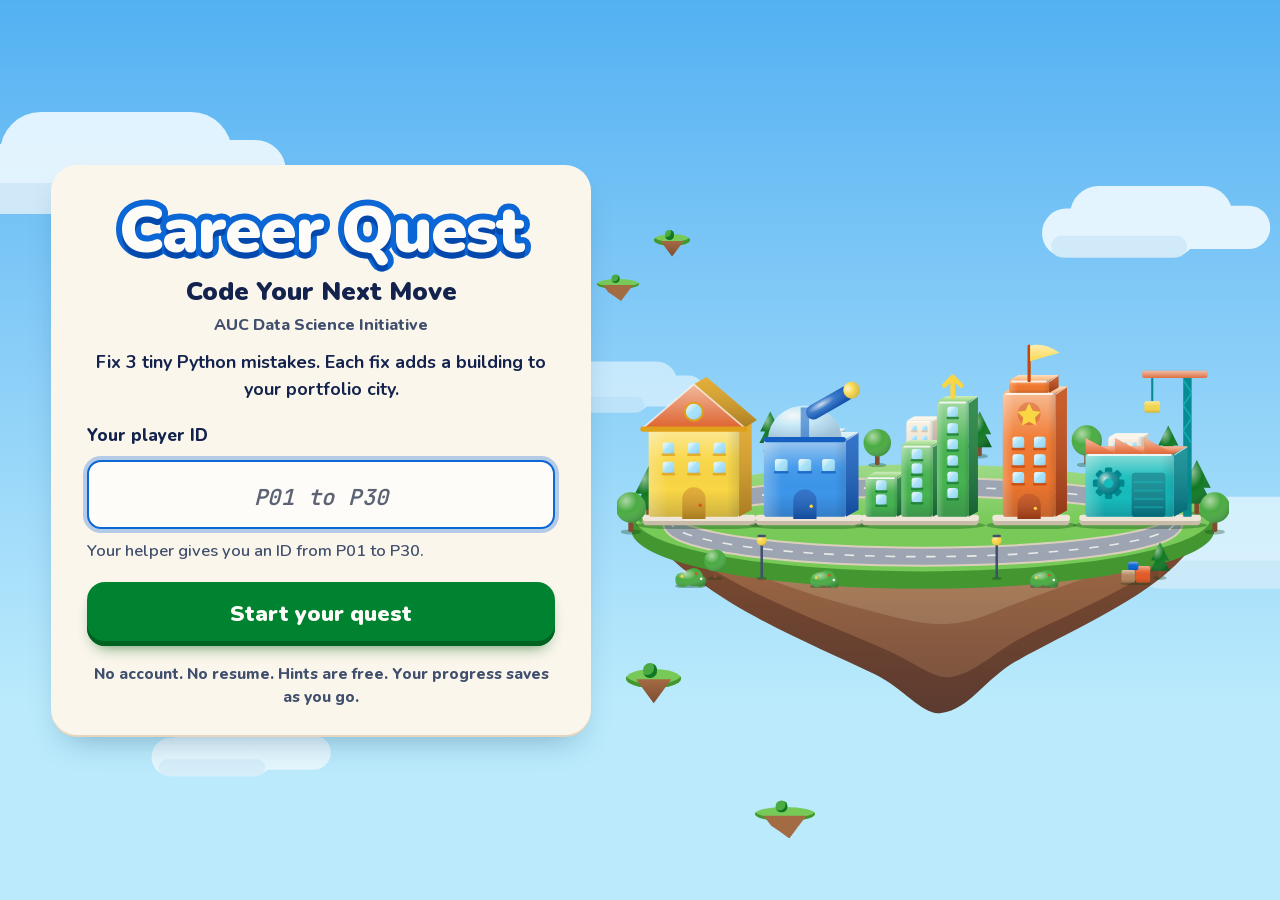
==== index.html @ 8466b266 "Career Quest" ====
<!doctype html>
<html lang="en">
<head>
<meta charset="utf-8">
<meta name="viewport" content="width=device-width, initial-scale=1">
<meta http-equiv="Content-Security-Policy" content="default-src 'self'; script-src 'self'; style-src 'self' 'unsafe-inline'; img-src 'self' data: blob:; font-src 'self' data:; connect-src 'self'; worker-src 'self'; frame-src 'self' blob:; object-src 'none'; base-uri 'none'; form-action 'none'">
<title>Career Quest: Code Your Next Move</title>
<meta name="robots" content="noindex, nofollow">
<meta name="description" content="A beginner Python game from the AUC Data Science Initiative: fix three tiny bugs, build your career portfolio.">
<link rel="icon" href="data:image/svg+xml,%3Csvg xmlns='http://www.w3.org/2000/svg' viewBox='0 0 32 32'%3E%3Crect x='4' y='10' width='9' height='18' rx='2' fill='%23f9d544'/%3E%3Crect x='15' y='4' width='9' height='24' rx='2' fill='%230b66d6'/%3E%3Crect x='2' y='27' width='28' height='3' rx='1.5' fill='%230a933b'/%3E%3C/svg%3E">
<link rel="stylesheet" href="css/game.css">
<script type="module" src="js/game.js"></script>
</head>
<body>
<svg class="defs" width="0" height="0" aria-hidden="true" focusable="false"><defs>
  <linearGradient id="g-sheen" x1="0" y1="0" x2="0" y2="1"><stop offset="0" stop-color="#fffdf6" stop-opacity=".5"/><stop offset=".36" stop-color="#fffdf6" stop-opacity=".06"/><stop offset=".7" stop-color="#0b1030" stop-opacity="0"/><stop offset="1" stop-color="#0b1030" stop-opacity=".18"/></linearGradient>
  <linearGradient id="g-sheen-x" x1="0" y1="0" x2="1" y2="0"><stop offset="0" stop-color="#fffdf6" stop-opacity=".26"/><stop offset=".22" stop-color="#fffdf6" stop-opacity="0"/><stop offset=".86" stop-color="#0b1030" stop-opacity="0"/><stop offset="1" stop-color="#0b1030" stop-opacity=".12"/></linearGradient>
  <linearGradient id="g-side" x1="0" y1="0" x2="0" y2="1"><stop offset="0" stop-color="#fffdf6" stop-opacity=".14"/><stop offset="1" stop-color="#0b1030" stop-opacity=".26"/></linearGradient>
  <linearGradient id="g-top" x1="0" y1="0" x2="0" y2="1"><stop offset="0" stop-color="#fffdf6" stop-opacity=".6"/><stop offset="1" stop-color="#fffdf6" stop-opacity=".08"/></linearGradient>
  <linearGradient id="g-glass" x1="0" y1="0" x2="1" y2="1"><stop offset="0" stop-color="#fffdf6" stop-opacity=".9"/><stop offset=".42" stop-color="#fffdf6" stop-opacity=".2"/><stop offset=".43" stop-color="#fffdf6" stop-opacity="0"/><stop offset="1" stop-color="#0b1030" stop-opacity=".16"/></linearGradient>
  <radialGradient id="g-dome" cx=".34" cy=".3" r=".75"><stop offset="0" stop-color="#fffdf6" stop-opacity=".8"/><stop offset=".4" stop-color="#fffdf6" stop-opacity=".16"/><stop offset="1" stop-color="#0b1030" stop-opacity=".16"/></radialGradient>
  <radialGradient id="g-ball" cx=".34" cy=".28" r=".8"><stop offset="0" stop-color="#fffdf6" stop-opacity=".55"/><stop offset=".45" stop-color="#fffdf6" stop-opacity="0"/><stop offset="1" stop-color="#0b1030" stop-opacity=".22"/></radialGradient>
  <linearGradient id="g-grass" x1="0" y1="0" x2="0" y2="1"><stop offset="0" stop-color="#fffdf6" stop-opacity=".3"/><stop offset=".55" stop-color="#fffdf6" stop-opacity="0"/></linearGradient>
  <linearGradient id="g-rock" x1="0" y1="0" x2="0" y2="1"><stop offset="0" stop-color="#0b1030" stop-opacity="0"/><stop offset="1" stop-color="#0b1030" stop-opacity=".3"/></linearGradient>
</defs></svg>
<div class="sky" aria-hidden="true">
  <span class="cloud c1"></span><span class="cloud c2"></span><span class="cloud c3"></span><span class="cloud c4"></span><span class="cloud c5"></span>
  <span class="islet i1"></span><span class="islet i2"></span><span class="islet i3"></span><span class="islet i4"></span><span class="islet i5"></span>
</div>

<header class="hud" id="hud" hidden>
  <span class="brand">Career Quest</span>
  <span class="hud-player" id="hud-player"></span>
  <span class="hud-score" id="hud-score"><span id="hud-points">0</span> / 25 <span class="hud-unit">Python points</span></span>
  <ol class="path" id="hud-path" aria-label="Levels"></ol>
  <button class="btn-small btn-draft" id="btn-draft" type="button">Download draft</button>
</header>

<main>
  <section class="screen screen-title" id="screen-title">
    <div class="title-card panel">
      <h1 class="logo">Career Quest</h1>
      <p class="logo-sub">Code Your Next Move</p>
      <p class="logo-org">AUC Data Science Initiative</p>
      <p class="premise">Fix 3 tiny Python mistakes. Each fix adds a building to your portfolio city.</p>
      <div class="title-continue" id="title-continue" hidden>
        <button class="btn btn-go btn-big" id="title-continue-btn" type="button">Continue</button>
        <button class="btn-text" id="title-new" type="button">Start fresh</button>
      </div>
      <div class="title-form" role="group" aria-labelledby="player-id-lbl">
        <label class="label" id="player-id-lbl" for="player-id">Your player ID</label>
        <input id="player-id" class="id-input" maxlength="4" autocomplete="off" autocapitalize="characters" spellcheck="false" placeholder="P01 to P30" aria-describedby="player-id-help player-id-err">
        <span class="help" id="player-id-help">Your helper gives you an ID from P01 to P30.</span>
        <span class="err" id="player-id-err" role="alert" hidden></span>
        <button class="btn btn-go btn-big" id="start-btn" type="button">Start your quest</button>
      </div>
      <p class="fine" id="save-claim">No account. No resume. Hints are free. Your progress saves as you go.</p>
      <p class="fine fine-ok" id="offline-note" hidden>This laptop has a copy of the game, so it keeps working if the Wi-Fi drops.</p>
    </div>
    <div class="title-hero" aria-hidden="true"><div class="scene scene-hero" id="hero-scene"></div></div>
  </section>

  <section class="screen screen-game" id="screen-game" hidden>
    <div class="panel left" id="left"></div>
    <div class="right">
      <div class="port-head"><h2 id="p-name"></h2><p id="p-role"></p></div>
      <div class="scene" id="scene"></div>
      <div class="detail panel" id="detail" tabindex="0" role="region" aria-labelledby="detail-h"></div>
      <p class="data-badge" id="data-badge"></p>
    </div>
  </section>
</main>

<div class="tab-note" id="tab-note" role="alert" hidden>
  <p>Career Quest is open in another tab. Playing in two tabs can mix up your progress.</p>
  <button class="btn-small" id="tab-here" type="button">Play in this tab</button>
</div>
<div class="save-note" id="save-note" role="alert" hidden>
  <p>This browser isn't saving your progress. Keep this tab open, and use Download draft in the top bar before you close it.</p>
  <button class="btn-small" id="save-note-ok" type="button">Got it</button>
</div>
<div class="sr-only" id="announcer" aria-live="polite"></div>
<div class="toasts" id="toasts" role="status" aria-live="polite"></div>
</body>
</html>
---- css/game.css ----
/* Career Quest: Skyline Builder (Option A). Tokens per DESIGN.md. */
@font-face{font-family:'Nunito';font-style:normal;font-weight:600 900;font-display:swap;src:url(../vendor/fonts/nunito-latin.woff2) format('woff2');unicode-range:U+0000-00FF,U+0131,U+0152-0153,U+02BB-02BC,U+02C6,U+02DA,U+02DC,U+0304,U+0308,U+0329,U+2000-206F,U+20AC,U+2122,U+2191,U+2193,U+2212,U+2215,U+FEFF,U+FFFD;}
@font-face{font-family:'JetBrains Mono';font-style:normal;font-weight:500 700;font-display:swap;src:url(../vendor/fonts/jetbrains-mono-latin.woff2) format('woff2');unicode-range:U+0000-00FF,U+0131,U+0152-0153,U+02BB-02BC,U+02C6,U+02DA,U+02DC,U+0304,U+0308,U+0329,U+2000-206F,U+20AC,U+2122,U+2191,U+2193,U+2212,U+2215,U+FEFF,U+FFFD;}

:root {
  --sky-top: oklch(0.73 0.13 242);
  --sky-bot: oklch(0.91 0.055 222);
  --cream: oklch(0.975 0.014 85);
  --cream-2: oklch(0.948 0.024 85);
  --paper: oklch(0.992 0.006 85);
  --edge: oklch(0.88 0.035 80);
  --edge-strong: oklch(0.6 0.05 75);
  --ink: oklch(0.27 0.08 265);
  --ink-2: oklch(0.43 0.055 265);
  --c-blue: oklch(0.53 0.19 258);
  --c-blue-d: oklch(0.43 0.17 260);
  --c-green: oklch(0.58 0.165 148);
  --c-green-d: oklch(0.47 0.14 148);
  --c-orange: oklch(0.64 0.18 40);
  --c-orange-d: oklch(0.53 0.165 38);
  --c-yellow: oklch(0.88 0.16 95);
  --c-yellow-d: oklch(0.76 0.15 82);
  --c-teal: oklch(0.66 0.12 195);
  --c-teal-d: oklch(0.54 0.11 198);
  --btn-go: oklch(0.53 0.155 148); --btn-go-d: oklch(0.43 0.13 148);
  --btn-clue: oklch(0.57 0.175 40); --btn-clue-d: oklch(0.47 0.155 38);
  --grass: oklch(0.76 0.17 138);
  --grass-d: oklch(0.6 0.16 140);
  --grass-l: oklch(0.83 0.15 132);
  --dirt: oklch(0.58 0.09 55);
  --dirt-d: oklch(0.47 0.08 50);
  --dirt-l: oklch(0.66 0.08 62);
  --tree: oklch(0.66 0.17 142);
  --tree-d: oklch(0.5 0.15 145);
  --win: oklch(0.88 0.07 225);
  --plinth-c: oklch(0.93 0.02 85); --plinth-dc: oklch(0.8 0.03 80);
  --road: oklch(0.72 0.02 260); --road-edge: oklch(0.86 0.03 85);
  --st-b: oklch(0.82 0.018 255); --st-s: oklch(0.68 0.025 255); --st-r: oklch(0.74 0.022 255); --st-w: oklch(0.9 0.012 250);
  --sum-b: oklch(0.88 0.16 95); --sum-s: oklch(0.75 0.15 80); --sum-r: oklch(0.62 0.18 40); --sum-f: oklch(0.62 0.18 40);
  --exp-b: oklch(0.66 0.15 250); --exp-s: oklch(0.5 0.17 258); --exp-r: oklch(0.9 0.05 230); --exp-f: oklch(0.88 0.16 95);
  --cha-b: oklch(0.68 0.17 145); --cha-s: oklch(0.52 0.14 148); --cha-r: oklch(0.8 0.15 138); --cha-f: oklch(0.88 0.16 95);
  --str-b: oklch(0.7 0.17 48); --str-s: oklch(0.56 0.17 40); --str-r: oklch(0.82 0.12 62); --str-f: oklch(0.88 0.16 95);
  --blt-b: oklch(0.72 0.12 195); --blt-s: oklch(0.56 0.11 200); --blt-r: oklch(0.64 0.18 40); --blt-f: oklch(0.88 0.16 95);
  --ok: oklch(0.95 0.05 150); --ok-line: oklch(0.72 0.12 150);
  --warn: oklch(0.955 0.04 55); --warn-line: oklch(0.76 0.12 50);
  --err: oklch(0.955 0.035 30); --err-line: oklch(0.72 0.12 30);
  --wait: oklch(0.95 0.035 240); --wait-line: oklch(0.76 0.09 245);
  --gloss-open: oklch(0.99 0.012 90 / 0.38);
  --gloss-stone: oklch(0.99 0.01 250 / 0.3);
  --shadow-c: oklch(0.32 0.09 145 / 0.32);
  --ease: cubic-bezier(0.23, 1, 0.32, 1);
  --shadow: 0 2px 0 var(--edge), 0 16px 32px -14px oklch(0.35 0.09 250 / 0.38);
  --hud-h: 60px;
  --scene-h: clamp(200px, 41vh, 380px);
  font-family: "Nunito", ui-rounded, system-ui, sans-serif;
  color: var(--ink);
}
@supports not (color: oklch(0 0 0)) { :root { --sky-top:#53b1f2;--sky-bot:#baeafc;--cream:#fbf6ec;--cream-2:#f5eddc;--paper:#fefcf8;--edge:#e4d5be;--edge-strong:#927c5f;--ink:#13234d;--ink-2:#414f6e;--c-blue:#0b66d6;--c-blue-d:#0548ab;--c-green:#0a933b;--c-green-d:#006f27;--c-orange:#e25c26;--c-orange-d:#b73d10;--c-yellow:#f9d544;--c-yellow-d:#e0a61e;--c-teal:#00a8a9;--c-teal-d:#008186;--btn-go:#008331;--btn-go-d:#006220;--btn-clue:#c84709;--btn-clue-d:#9e2e00;--grass:#77ca58;--grass-d:#449630;--grass-l:#a2db71;--dirt:#a36b44;--dirt-d:#7f4d30;--dirt-l:#b6875e;--tree:#4aab42;--tree-d:#107823;--win:#a6e2fb;--plinth-c:#eee7d9;--plinth-dc:#c8bca9;--road:#9da5b1;--road-edge:#dad0bb;--st-b:#bdc5d0;--st-s:#8e99a8;--st-r:#a2acb9;--st-w:#d8dfe6;--sum-b:#f9d544;--sum-s:#dfa11a;--sum-r:#db551d;--sum-f:#db551d;--exp-b:#3e96ea;--exp-s:#145ec1;--exp-r:#bde5f9;--exp-f:#f9d544;--cha-b:#46b250;--cha-s:#187e36;--cha-r:#8cd472;--cha-f:#f9d544;--str-b:#f0772d;--str-s:#c2460d;--str-r:#fcb26f;--str-f:#f9d544;--blt-b:#16bbbc;--blt-s:#00878e;--blt-r:#e25c26;--blt-f:#f9d544;--ok:#d8f9dd;--ok-line:#69ba7c;--warn:#ffead7;--warn-line:#ee9a69;--err:#ffe8e2;--err-line:#e68677;--wait:#daf2ff;--wait-line:#80b7e7;--gloss-open:rgba(255,252,243,0.38);--gloss-stone:rgba(247,252,255,0.3);--shadow-c:rgba(11,62,18,0.32); } }
*, *::before, *::after { box-sizing: border-box; }
body { overflow-x: clip; }
[hidden] { display: none !important; }
html { background: var(--sky-bot); }
body {
  margin: 0; display: flow-root; min-height: 100vh; min-height: 100dvh; font-size: 17px; line-height: 1.5; font-weight: 600;
  background: linear-gradient(180deg, var(--sky-top) 0%, var(--sky-bot) 78%);
  -webkit-font-smoothing: antialiased;
}
button, input, textarea { font: inherit; color: inherit; }
.defs { position: absolute; width: 0; height: 0; overflow: hidden; }
.sr-only { position: absolute; width: 1px; height: 1px; padding: 0; margin: -1px; overflow: hidden; clip: rect(0 0 0 0); white-space: nowrap; border: 0; }
:focus-visible { outline: 3px solid var(--c-blue); outline-offset: 3px; }
[tabindex="-1"]:focus { outline: none; }
code, pre { font-variant-ligatures: none; font-feature-settings: "liga" 0, "calt" 0; }

/* ---------- sky ---------- */
.sky { position: fixed; inset: 0; pointer-events: none; overflow: hidden; }
.cloud { position: absolute; width: 220px; height: 70px; border-radius: 999px; background: oklch(0.99 0.008 230);
  box-shadow: 46px -26px 0 6px oklch(0.99 0.008 230), 110px -8px 0 -4px oklch(0.99 0.008 230); opacity: 0.85; }
.cloud::before { content: ""; position: absolute; inset: 55% 6% 0; border-radius: 999px; background: oklch(0.93 0.025 235); opacity: 0.7; }
.c1 { top: 16%; left: -40px; } .c5 { top: 40%; left: 38%; transform: scale(0.5); opacity: 0.55; } .c2 { top: 22%; right: 4%; transform: scale(0.7); }
.c3 { bottom: 12%; left: 8%; transform: scale(0.55); opacity: 0.7; } .c4 { top: 58%; right: -60px; transform: scale(0.9); opacity: 0.6; }
.islet { position: absolute; width: 120px; height: 28px; border-radius: 50%; background: var(--grass); box-shadow: inset 0 -6px 0 var(--grass-d); }
.islet::before { content: ""; position: absolute; left: 34%; bottom: 60%; width: 24px; height: 24px; border-radius: 50%; background: var(--tree); box-shadow: inset -4px -4px 0 var(--tree-d); }
.islet::after { content: ""; position: absolute; left: 14%; right: 14%; top: 60%; height: 46px; background: var(--dirt);
  clip-path: polygon(0 0, 100% 0, 78% 55%, 60% 100%, 38% 70%, 18% 45%); }
.i1 { top: 30%; left: 3%; transform: scale(0.6); } .i2 { top: 72%; left: 6%; transform: scale(0.45); } .i3 { bottom: 30%; right: 2%; transform: scale(0.7); }
@media (max-width: 1280px) { body[data-screen="title"] .i3 { display: none; } }
.i4 { top: 30%; right: 47%; transform: scale(0.35); }
body[data-screen="game"] .islet { display: none; } .i5 { bottom: 8%; right: 34%; transform: scale(0.5); }

/* ---------- HUD ---------- */
.hud { position: relative; z-index: 5; margin: 12px 18px 0; min-height: var(--hud-h); display: flex; flex-wrap: wrap; align-items: center; gap: 6px 22px; padding: 6px 10px 6px 22px;
  border-radius: 20px; background: var(--c-blue); color: var(--paper); box-shadow: inset 0 -5px 0 var(--c-blue-d), 0 10px 22px -12px oklch(0.3 0.12 260 / 0.6); }
.hud :focus-visible { outline-color: var(--paper); }
.brand { font-size: 26px; font-weight: 900; letter-spacing: -0.01em; }
.hud-player, .hud-score { font-size: 20px; font-weight: 900; font-variant-numeric: tabular-nums; }
.hud-score { display: inline-block; transform-origin: center; }
.hud-unit { font-size: 15px; font-weight: 800; opacity: 0.92; }
.path { list-style: none; display: flex; margin: 0 0 0 auto; padding: 0; }
.path li { display: flex; align-items: center; gap: 6px; height: 42px; padding: 0 22px 0 28px; margin-left: -8px; font-size: 18px; font-weight: 900;
  background: var(--cream); color: var(--ink); clip-path: polygon(0 0, calc(100% - 14px) 0, 100% 50%, calc(100% - 14px) 100%, 0 100%, 14px 50%); }
.path li:first-child { clip-path: polygon(0 0, calc(100% - 14px) 0, 100% 50%, calc(100% - 14px) 100%, 0 100%); border-radius: 12px 0 0 12px; padding-left: 18px; margin-left: 0; }
.path li[data-s="current"] { background: var(--c-yellow); text-decoration: underline; text-decoration-thickness: 3px; text-underline-offset: 5px; }
.path li[data-s="done"] { background: var(--c-yellow); color: oklch(0.4 0.12 148); }
.path li svg { width: 17px; height: 17px; flex: none; }
.path li[data-s="helped"] { background: var(--cream-2); color: var(--ink-2); }
.path-tag { padding: 0 6px; border-radius: 6px; background: var(--edge); font-size: 13px; font-weight: 900; letter-spacing: 0.04em; text-transform: uppercase; }
.btn-draft { margin-left: 4px; }

/* ---------- panels + type ---------- */
.panel { background: var(--cream); border-radius: 26px; box-shadow: var(--shadow); }
.eyebrow { margin: 0; font-size: 14px; font-weight: 900; letter-spacing: 0.08em; text-transform: uppercase; color: var(--c-blue); }
.h1 { margin: 4px 0 16px; font-size: 30px; line-height: 1.15; font-weight: 900; letter-spacing: -0.01em; }
.h1-big { font-size: 38px; }
.h3 { display: block; margin: 0 0 6px; font-size: 19px; font-weight: 900; }
.lead { margin: 0 0 12px; font-size: 18px; }
.intro { margin: -6px 0 14px; font-size: 17px; color: var(--ink-2); }
.help { display: block; margin: 6px 0 0; font-size: 16.5px; color: var(--ink-2); font-weight: 600; }
.err { display: block; margin-top: 6px; color: var(--c-orange-d); font-weight: 800; font-size: 16px; }
.label { display: block; margin: 0 0 8px; font-size: 17px; font-weight: 800; }
.opt { font-weight: 700; color: var(--ink-2); font-size: 14px; margin-left: 6px; }
.field { margin: 18px 0 0; }
.actions { display: flex; flex-wrap: wrap; align-items: center; gap: 12px; margin-top: 18px; }
.hint code, .learn code, .help code { white-space: nowrap; font: 600 0.92em/1.4 "JetBrains Mono", ui-monospace, monospace; font-variant-ligatures: none; font-feature-settings: "liga" 0, "calt" 0;
  padding: 1px 5px; border-radius: 6px; background: oklch(0.93 0.04 95); }

/* ---------- controls ---------- */
.btn { display: inline-flex; align-items: center; justify-content: center; gap: 10px; min-height: 56px; padding: 0 26px; border: 0; border-radius: 18px;
  font-size: 20px; font-weight: 900; cursor: pointer; color: var(--paper);
  transition: transform 140ms var(--ease), box-shadow 140ms var(--ease), opacity 140ms; }
.btn svg { width: 20px; height: 20px; flex: none; }
.btn-go { background: var(--btn-go); box-shadow: inset 0 -5px 0 var(--btn-go-d), 0 8px 16px -8px oklch(0.4 0.14 148 / 0.7); }
.btn-clue { background: var(--btn-clue); box-shadow: inset 0 -5px 0 var(--btn-clue-d), 0 8px 16px -8px oklch(0.45 0.15 38 / 0.7); }
.btn-ghost { background: var(--paper); color: var(--ink); box-shadow: inset 0 0 0 2px var(--edge-strong), inset 0 -4px 0 var(--edge); }
.btn:active:not(:disabled) { transform: translateY(2px) scale(0.98); box-shadow: inset 0 -2px 0 oklch(0.3 0.05 260 / 0.2); }
.btn:disabled, .btn-small:disabled, .btn-text:disabled { opacity: 0.55; cursor: not-allowed; }
.btn-go:focus-visible, .btn-clue:focus-visible { outline-color: var(--ink); }
.btn-big { min-height: 64px; font-size: 22px; width: 100%; }
.btn-run.is-running span { opacity: 0.85; }
@media (hover: hover) and (pointer: fine) {
  .btn:hover:not(:disabled) { transform: translateY(-1px); }
  .chip:hover:not([aria-pressed="true"]):not([aria-checked="true"]) { background: var(--paper); }
  .screen-game .bldg:hover .b-art svg { transform: translateY(-3px); }
}
.btn-text { background: none; border: 0; padding: 6px 4px; color: var(--ink-2); font-weight: 800; text-decoration: underline; text-underline-offset: 3px; cursor: pointer; }
@media (hover: hover) {
  .btn-small:hover { background: var(--cream-2); }
  .btn-text:hover { color: var(--ink); text-decoration-thickness: 2px; }
}
.btn-small { min-height: 44px; padding: 0 16px; border: 0; border-radius: 12px; background: var(--paper); color: var(--ink); font-weight: 900; font-size: 15.5px; cursor: pointer;
  box-shadow: inset 0 0 0 2px var(--edge-strong), inset 0 -3px 0 var(--edge); transition: transform 140ms var(--ease); }
.btn-small:active { transform: translateY(1px) scale(0.98); }
.clues-done { font-weight: 800; color: var(--ink-2); padding: 0 6px; }
.actions:has(#help-unlock) .clues-done { display: none; }
.btn-help { padding: 0 14px; background: var(--wait); box-shadow: inset 0 0 0 2px var(--c-blue-d), 0 3px 0 var(--c-blue-d); }
.save-note .btn-small { white-space: nowrap; flex: none; }

input:not([type="radio"]), textarea { width: 100%; padding: 12px 14px; border: 2px solid var(--edge-strong); border-radius: 14px; background: var(--paper); font-size: 17px; font-weight: 700;
  transition: border-color 150ms, box-shadow 150ms; }
textarea { resize: vertical; line-height: 1.5; }
input:not([type="radio"]):focus-visible, textarea:focus-visible { outline: none; border-color: var(--c-blue); box-shadow: 0 0 0 4px oklch(0.53 0.19 258 / 0.3); }
input[aria-invalid="true"], textarea[aria-invalid="true"] { border-color: var(--c-orange-d); }
::placeholder { color: oklch(0.5 0.03 265); font-style: italic; font-weight: 600; opacity: 1; }

.chips { display: flex; flex-wrap: wrap; gap: 8px; margin: 0; }
.chip { min-height: 40px; padding: 0 14px; border: 2px solid var(--edge-strong); border-radius: 999px; background: var(--cream-2); font-size: 15.5px; font-weight: 800; cursor: pointer;
  transition: background-color 150ms, border-color 150ms, color 150ms, transform 140ms var(--ease); }
.chip:active { transform: scale(0.97); }
.chip[aria-pressed="true"], .chip[aria-checked="true"] { background: var(--c-teal-d); border-color: var(--c-teal-d); color: var(--paper); }
.chip-static { display: inline-flex; align-items: center; min-height: 32px; cursor: default; background: var(--paper); border-color: var(--edge); }
.chip-small { min-height: 36px; font-size: 14.5px; }
.add-skill { display: flex; gap: 8px; margin-top: 10px; max-width: 360px; }
.add-skill input { padding: 8px 12px; }

/* career picker */
.careers { display: grid; grid-template-columns: repeat(3, 1fr); gap: 12px; border: 0; padding: 0; margin: 0; }
.career { position: relative; display: flex; flex-direction: column; gap: 4px; padding: 16px 14px 14px; border-radius: 20px; background: var(--paper); cursor: pointer;
  box-shadow: inset 0 0 0 2px var(--edge-strong), inset 0 -4px 0 var(--edge); transition: transform 140ms var(--ease), box-shadow 150ms, background-color 150ms; }
.career input { position: absolute; opacity: 0; pointer-events: none; }
.career:has(input:focus-visible) { outline: 3px solid var(--c-blue); outline-offset: 3px; }
.career.is-on { background: var(--c-yellow); box-shadow: inset 0 0 0 3px var(--ink), inset 0 -5px 0 var(--ink); }
.career.is-on::after { content: ""; position: absolute; top: 12px; right: 12px; width: 26px; height: 26px; border-radius: 50%;
  background: var(--ink) url("data:image/svg+xml,%3Csvg xmlns='http://www.w3.org/2000/svg' viewBox='0 0 20 20'%3E%3Cpath d='M4.5 10.5l3.6 3.6 7.4-8' fill='none' stroke='%23fefcf8' stroke-width='3' stroke-linecap='round' stroke-linejoin='round'/%3E%3C/svg%3E") center / 18px no-repeat; }
.career:active { transform: scale(0.98); }
.careers:disabled .career { cursor: not-allowed; }
.careers:disabled .career:not(.is-on) { opacity: 0.55; }
.c-name { font-size: 19px; font-weight: 900; line-height: 1.15; }
.c-blurb { font-size: 15px; color: var(--ink-2); line-height: 1.35; }
.c-icon { width: 44px; height: 40px; margin-bottom: 4px; }
.c-icon svg { width: 100%; height: 100%; display: block; }

/* ---------- title ---------- */
.screen-title { min-height: 100vh; min-height: 100dvh; display: grid; grid-template-columns: minmax(0, 540px) minmax(0, 1fr); align-items: center; gap: 2vw; padding: 24px 4vw; position: relative; }
.title-card { width: 100%; padding: 34px 36px 26px; text-align: center; position: relative; z-index: 1; }
.logo { margin: 0; font-size: 66px; line-height: 0.95; font-weight: 900; letter-spacing: -0.02em; color: var(--paper);
  -webkit-text-stroke: 12px var(--c-blue); paint-order: stroke fill; text-shadow: 0 6px 0 var(--c-blue-d); }
.logo-sub { margin: 10px 0 0; font-size: 26px; font-weight: 900; color: var(--ink); }
.logo-org { margin: 2px 0 12px; font-size: 16px; font-weight: 800; color: var(--ink-2); }
.premise { margin: 0 0 20px; font-size: 18px; font-weight: 700; color: var(--ink); }
.title-form { text-align: left; display: grid; gap: 4px; }
.id-input { font-family: "JetBrains Mono", ui-monospace, monospace; font-size: 30px !important; text-align: center; letter-spacing: 0.06em; padding: 10px !important; }
.id-input::placeholder { font-size: 22px; letter-spacing: 0.02em; }
.title-form .btn { margin-top: 14px; }
.title-continue { display: grid; justify-items: center; gap: 6px; margin: 0 0 18px; }
.title-continue:not([hidden]) + .title-form { padding-top: 14px; border-top: 2px dashed var(--edge); }
.fine { margin: 16px 0 0; font-size: 15.5px; font-weight: 800; color: var(--ink-2); }
.fine-ok { margin-top: 6px; color: oklch(0.42 0.12 148); }
.title-hero { position: relative; height: min(66vh, 540px); }
.scene-hero { --scene-h: min(66vh, 540px); --isle-h: 44%; height: 100%; overflow: visible; animation: bob 7s ease-in-out 4; }
.scene-hero .bldg { cursor: default; max-width: none; }
.scene-hero .island { left: 5%; right: 5%; }
.scene-hero .b-art { height: calc(var(--scene-h) * 0.44); height: 46cqh; }
@keyframes bob { 0%, 100% { transform: translateY(0); } 50% { transform: translateY(-8px); } }

/* ---------- game layout ---------- */
.screen-game { display: grid; grid-template-columns: minmax(440px, 1fr) minmax(0, 1fr); gap: 18px; padding: 16px 18px 18px; position: relative; z-index: 1;
  height: calc(100vh - var(--hud-real, var(--hud-h)) - 12px); height: calc(100dvh - var(--hud-real, var(--hud-h)) - 12px); }
.screen-game > * { min-width: 0; }
.screen-game[data-phase="showcase"] { grid-template-columns: minmax(400px, 0.8fr) minmax(0, 1.2fr); }
.left { --pad-x: 28px; --pad-t: 24px; --pad-b: 22px; padding: var(--pad-t) var(--pad-x) var(--pad-b); overflow-x: hidden; overflow-y: auto; overscroll-behavior: contain; }
.right { position: relative; display: grid; grid-template-rows: auto minmax(200px, 1fr) clamp(110px, 24%, 200px) auto; gap: 8px; min-height: 0; }
.port-head { text-align: center; padding-top: 2px; }
.port-head h2 { margin: 0; font-size: 30px; font-weight: 900; line-height: 1.1; color: var(--ink); text-shadow: 0 2px 0 oklch(0.97 0.02 230 / 0.7); overflow-wrap: anywhere; }
.port-head p { margin: 2px 0 0; font-size: 18px; font-weight: 800; color: var(--ink); }

/* code */
.code-panel { position: relative; border-radius: 18px; background: oklch(0.985 0.01 250); box-shadow: inset 0 0 0 2px oklch(0.85 0.04 250); overflow: hidden; }
.code-head { display: flex; flex-wrap: wrap; gap: 4px 12px; justify-content: space-between; padding: 8px 14px; font: 600 13.5px/1.4 "JetBrains Mono", ui-monospace, monospace; color: var(--ink-2); background: oklch(0.95 0.02 250); }
.head-r { display: inline-flex; align-items: center; gap: 10px; }
/* Sits in the code header's corner, but comes after the code in the tab order. */
.btn-reset { position: absolute; top: 4px; right: 10px; min-height: 28px; padding: 2px 4px; font: 800 14px/1.2 "Nunito", sans-serif; color: var(--ink-2); }
.head-r { padding-right: 92px; }
.code:focus-visible { outline: 3px solid var(--c-blue); outline-offset: -3px; }
.py-status[data-s="ready"] { color: oklch(0.42 0.12 148); font-weight: 700; }
.py-status[data-s="failed"] { color: var(--c-orange-d); font-weight: 700; }
.fix-tip { font: 900 14px/1.4 "Nunito", sans-serif; color: var(--c-orange-d); }
.code { padding: 10px 14px 12px; font: 500 15px/1.9 "JetBrains Mono", ui-monospace, monospace; font-variant-ligatures: none; font-feature-settings: "liga" 0, "calt" 0; overflow-x: auto; }
.code-static { margin: 6px 0 0; padding: 12px 16px; border-radius: 14px; background: oklch(0.985 0.01 250); box-shadow: inset 0 0 0 2px oklch(0.85 0.04 250); white-space: pre-wrap; overflow-wrap: anywhere;
  font: 500 15px/1.7 "JetBrains Mono", ui-monospace, monospace; font-variant-ligatures: none; font-feature-settings: "liga" 0, "calt" 0; }
.ln { display: flex; align-items: center; min-height: 32px; white-space: pre; }
.ln-n { flex: none; width: 2.2ch; margin-right: 1ch; color: oklch(0.5 0.03 260); text-align: right; user-select: none; }
.ln-edit { position: relative; width: max-content; min-width: 100%; margin: 2px -6px; padding: 2px 6px; border-radius: 10px; background: var(--c-yellow); box-shadow: inset 0 0 0 2px oklch(0.52 0.12 70); }
.ln-edit:focus-within { outline: 3px solid var(--c-blue); outline-offset: 2px; }
.ln-edit .ln-n { color: oklch(0.38 0.05 260); }
.ln-edit.is-solved { background: var(--ok); box-shadow: inset 0 0 0 2px var(--ok-line); }
.indent { flex: none; width: calc(var(--i) * 1ch); }
.ln-edit .edit { flex: none; min-width: 12ch; padding: 0; border: 0; border-radius: 0; background: transparent; box-shadow: none;
  font: 700 15px/1.9 "JetBrains Mono", ui-monospace, monospace; font-variant-ligatures: none; font-feature-settings: "liga" 0, "calt" 0; color: var(--ink); caret-color: var(--c-blue); }
.ln-edit .edit:focus-visible { outline: none; box-shadow: none; }
.t-str { color: oklch(0.48 0.15 30); } .t-kw { color: oklch(0.45 0.18 290); font-weight: 700; } .t-num { color: oklch(0.48 0.14 150); } .t-com { color: oklch(0.49 0.035 260); font-style: italic; }
.output { padding: 10px 14px 12px; border-top: 2px dashed oklch(0.85 0.04 250); }
.output pre { margin: 4px 0 0; font: 500 14.5px/1.6 "JetBrains Mono", ui-monospace, monospace; font-variant-ligatures: none; font-feature-settings: "liga" 0, "calt" 0; white-space: pre-wrap; overflow-wrap: anywhere; color: var(--ink); }
.out-lbl { font: 900 14px/1 "Nunito", sans-serif; letter-spacing: 0.06em; text-transform: uppercase; color: var(--ink-2); }

/* feedback + hints */
.feedback:empty { display: none; }
.fb-progress { margin: 6px 0 0; font-variant-numeric: tabular-nums; color: var(--ink-2); }
.fb-progress:empty { display: none; }
.feedback { margin-top: 16px; padding: 12px 16px; border-radius: 16px; border: 2px solid transparent; }
.feedback p { margin: 0; }
.feedback .fb-title { font-weight: 900; font-size: 18px; }
.fb-tech { margin-top: 8px !important; font: 500 13.5px/1.45 "JetBrains Mono", ui-monospace, monospace; font-variant-ligatures: none; color: var(--ink-2); overflow-wrap: anywhere; }
.feedback[data-kind="ok"] { background: var(--ok); border-color: var(--ok-line); }
.feedback[data-kind="warn"] { background: var(--warn); border-color: var(--warn-line); }
.feedback[data-kind="err"] { background: var(--err); border-color: var(--err-line); }
.feedback[data-kind="wait"] { background: var(--wait); border-color: var(--wait-line); }
.fb-retry { margin-top: 10px; }
.stuck-card { margin-top: 14px; padding: 14px 16px; border-radius: 16px; background: var(--wait); border: 2px solid var(--wait-line); }
.stuck-card p { margin: 0 0 10px; }
.stuck-card .fb-title { font-weight: 900; font-size: 18px; }
.stuck-card .help { margin: 8px 0 0; }
.hints { display: grid; grid-template-columns: minmax(0, 1fr); gap: 10px; margin-top: 14px; }
@media (max-width: 420px) { .hint code { white-space: normal; overflow-wrap: anywhere; } }
.hint { padding: 14px 18px; border-radius: 6px 18px 18px 18px; background: oklch(0.955 0.085 95); box-shadow: 0 2px 0 oklch(0.85 0.11 90), 0 10px 18px -12px oklch(0.4 0.1 80 / 0.5); transform: rotate(-0.5deg); }
.hint + .hint { transform: rotate(0.4deg); }
.hint p { margin: 0; }
.hint > summary { display: block; list-style: none; cursor: pointer; }
.hint > summary::-webkit-details-marker { display: none; }
.hint:not([open]) > summary { margin-bottom: 0 !important; }
.hint:not([open]) > summary::after { content: "Show"; margin-left: 0.5em; font-weight: 800; color: var(--ink-2); text-decoration: underline; text-underline-offset: 3px; }
.hint:not([open]) { padding-top: 10px; padding-bottom: 10px; }
.hint-tier { font-weight: 900; font-size: 16px; margin-bottom: 4px !important; }
.hint-free { margin-top: 8px !important; padding-top: 8px; border-top: 1.5px solid oklch(0.85 0.1 90); font-size: 15px; color: var(--ink-2); }
.ask { margin: 16px 0 0; font-size: 15.5px; color: var(--ink-2); }

/* unlock + showcase */
.unlock-banner { display: flex; align-items: center; gap: 16px; margin-bottom: 12px; }
.unlock-banner .h1 { margin: 0 0 6px; }
.plus { display: inline-block; padding: 5px 14px; border-radius: 999px; background: var(--c-yellow); box-shadow: inset 0 -3px 0 var(--c-yellow-d); font-weight: 900; font-size: 17px; }
.badge { flex: none; display: inline-grid; place-items: end center; width: 88px; height: 88px; padding-bottom: 4px; border-radius: 20px; background: oklch(0.9 0.07 228); box-shadow: inset 0 -5px 0 oklch(0.8 0.08 230), 0 8px 14px -8px oklch(0.35 0.1 250 / 0.5); overflow: hidden; }
.badge svg { width: 72px; height: 80px; }
.badges { display: flex; flex-wrap: wrap; gap: 10px; margin: 4px 0 16px; }
.badges .badge { width: 64px; height: 64px; border-radius: 18px; } .badges .badge svg { width: 52px; height: 58px; }
.learn { padding: 16px 18px; border-radius: 18px; background: var(--paper); box-shadow: inset 0 0 0 2px var(--edge); }
.learn p { margin: 0 0 12px; } .learn p:last-child { margin: 0; }
.learn-what { padding: 12px 16px; }
.learn-what p { font-size: 16.5px; line-height: 1.45; margin-bottom: 8px; }
.learn-what .why { margin: 0; font-size: 15.5px; color: var(--ink-2); }
.think-after { margin: 14px 0 0; padding: 12px 16px; border-radius: 14px; background: var(--cream-2); font-size: 15.5px; }
.unlock-banner .badge { width: 76px; height: 76px; } .unlock-banner .badge svg { width: 62px; height: 70px; }
.explain .help { margin-top: 2px; }
.explain-label { display: block; margin-bottom: 8px; font-size: 17px; font-weight: 700; line-height: 1.4; color: var(--ink); }
.explain-k { font-weight: 900; }
.explain-label .opt { margin-left: 0; font-weight: 600; color: var(--ink-2); }
.think-after p { margin: 0; } .think-after p + p { margin-top: 8px; }
.why-down { display: none; }
.explain { margin-top: 18px; }
.starters { display: flex; flex-wrap: wrap; gap: 6px; margin: 8px 0 0; }
.explain .label { margin-top: 14px; }
.nudge { color: var(--c-orange-d); font-weight: 800; }
.score { margin: 0 0 4px; font-size: 18px; }
.done { margin: 14px 0 0; padding: 12px 16px; border-radius: 14px; background: var(--ok); border: 2px solid var(--ok-line); font-weight: 800; }
.share { margin-top: 20px; padding-top: 16px; border-top: 2px dashed var(--edge); }
.share ul { margin: 6px 0 8px; padding-left: 20px; }
.share li { margin: 4px 0; }
.print-frame { position: fixed; left: -10000px; top: 0; width: 900px; height: 1200px; border: 0; }

/* ---------- the island city ---------- */
.scene { position: relative; min-height: 0; overflow: hidden; container-type: size; --isle-h: 52%; }
.island-svg { position: absolute; left: 1%; bottom: 0; width: 98%; height: var(--isle-h); }
.props { position: absolute; inset: 0; pointer-events: none; }
.props-back { z-index: 1; } .props-front { z-index: 3; }
.prop { position: absolute; display: block; --shadow: var(--shadow-c); }
.prop svg { display: block; width: 100%; height: auto; }
.filler { --bw: var(--win); --hi: var(--paper); --shadow: transparent; }
.filler-a { --b: oklch(0.93 0.03 80); --bs: oklch(0.82 0.04 75); --br: oklch(0.96 0.02 80); }
.filler-b { --b: oklch(0.88 0.04 230); --bs: oklch(0.76 0.05 235); --br: oklch(0.93 0.03 230); }
.mini-isle { position: absolute; z-index: 0; width: 9%; aspect-ratio: 3 / 1; border-radius: 50%; background: var(--grass); box-shadow: inset 0 -4px 0 var(--grass-d); }
.mini-isle::after { content: ""; position: absolute; left: 18%; right: 18%; top: 55%; height: 130%; background: linear-gradient(var(--dirt), var(--dirt-d)); clip-path: polygon(0 0, 100% 0, 70% 60%, 50% 100%, 30% 60%); }
.mini-isle::before { content: ""; position: absolute; left: 30%; bottom: 55%; width: 26%; aspect-ratio: 1; border-radius: 50%; background: var(--tree); box-shadow: inset -3px -3px 0 var(--tree-d); }
.m1 { left: 1.5%; bottom: 6%; } .m2 { left: 6%; top: 10%; width: 6%; }
.screen-game[data-phase="showcase"] .m2 { display: none; }
.island { position: absolute; left: 1%; right: 1%; bottom: calc(var(--isle-h) * 0.68); display: flex; align-items: flex-end; justify-content: space-between; }
/* Layers in the city: back props (1), each building's drawing and glow (2), front trees and lamps (3),
   building signs (4). The island and buildings form no layer of their own, so a sign can sit above a front tree. */
.island .b-art, .island .b-glow { z-index: 2; }
.island .b-art { position: relative; }
.bldg, .badge {
  --b: var(--st-b); --bs: var(--st-s); --br: var(--st-r); --bw: var(--st-w); --bf: var(--st-s);
  --shadow: var(--shadow-c); --lock: var(--c-yellow); --lock-edge: var(--ink); --hi: var(--paper);
  --plinth: var(--plinth-c); --plinth-d: var(--plinth-dc);
}
.bldg { position: relative; flex: 1 1 0; min-width: 0; max-width: 180px; display: flex; flex-direction: column; align-items: center;
  padding: 0; border: 0; background: none; cursor: pointer; color: inherit; font: inherit; }
.badge { --shadow: transparent; }
.bldg[data-state="open"], .badge { --bw: var(--win); }
.b-summary:is(.badge, [data-state="open"]) { --b: var(--sum-b); --bs: var(--sum-s); --br: var(--sum-r); --bf: var(--sum-f); }
.b-explorer:is(.badge, [data-state="open"]) { --b: var(--exp-b); --bs: var(--exp-s); --br: var(--exp-r); --bf: var(--exp-f); }
.b-chart:is(.badge, [data-state="open"]) { --b: var(--cha-b); --bs: var(--cha-s); --br: var(--cha-r); --bf: var(--cha-f); }
.b-strategy:is(.badge, [data-state="open"]) { --b: var(--str-b); --bs: var(--str-s); --br: var(--str-r); --bf: var(--str-f); }
.b-built:is(.badge, [data-state="open"]) { --b: var(--blt-b); --bs: var(--blt-s); --br: var(--blt-r); --bf: var(--blt-f); }
.b-art { display: block; width: 124%; margin-inline: -12%; height: calc(var(--scene-h) * 0.6); height: 66cqh; clip-path: inset(-80% -60% 0 -60%); }
.b-art svg { display: block; width: 100%; height: 100%; overflow: visible; transition: transform 180ms var(--ease); }
.b-sign { position: absolute; z-index: 4; bottom: 3%; left: 50%; translate: -50% 0; width: max-content; max-width: 104%; padding: 2px 8px; border-radius: 8px; white-space: nowrap;
  background: var(--paper); box-shadow: inset 0 0 0 2px var(--bs), 0 3px 0 var(--bs); font-size: 13px; font-weight: 900; line-height: 1.2; text-align: center; color: var(--ink); }
.bldg[data-state="locked"] .b-sign { color: var(--ink-2); }
.bldg[aria-pressed="true"] .b-sign { background: var(--c-blue); color: var(--paper); box-shadow: inset 0 0 0 2px var(--c-blue-d), 0 3px 0 var(--c-blue-d); }
.bldg:focus-visible { outline: none; }
.bldg:focus-visible .b-sign { outline: 3px solid var(--ink); outline-offset: 2px; }
.b-glow { position: absolute; left: 50%; bottom: 0; width: 180%; aspect-ratio: 1; translate: -50% 30%; border-radius: 50%; opacity: 0; pointer-events: none;
  background: radial-gradient(closest-side, oklch(0.98 0.15 95) 0%, oklch(0.97 0.14 95 / 0.8) 35%, oklch(0.97 0.13 95 / 0)); }
.b-pop { position: absolute; z-index: 6; translate: -50% -100%; padding: 7px 13px; border-radius: 12px; background: var(--ink); color: var(--paper);
  font-size: 16px; font-weight: 900; white-space: nowrap; box-shadow: 0 10px 18px -10px oklch(0.2 0.08 265 / 0.7); pointer-events: none; }
.b-pop::after { content: ""; position: absolute; left: 50%; bottom: -6px; width: 12px; height: 12px; translate: -50% 0; rotate: 45deg; background: var(--ink); border-radius: 2px; }
.dust { position: absolute; z-index: 3; border-radius: 50%; background: oklch(0.97 0.02 85 / 0.92); pointer-events: none; }
.confetti { position: absolute; z-index: 4; width: 8px; height: 12px; border-radius: 2px; pointer-events: none; }

/* detail card */
.detail:focus-visible { outline: 3px solid var(--c-blue); outline-offset: 3px; }
.detail { padding: 16px 22px 26px; overflow: auto; min-height: 0; }
.detail.can-scroll:not(.at-end) { -webkit-mask-image: linear-gradient(#000 calc(100% - 24px), transparent); mask-image: linear-gradient(#000 calc(100% - 24px), transparent); }
.screen-game[data-phase="showcase"] .right { grid-template-rows: auto minmax(220px, 1fr) clamp(110px, 26%, 220px) auto; }
@media (max-width: 980px) { .screen-game[data-phase="showcase"] .right { grid-template-rows: auto auto auto auto; } }
.btn-run.is-done:disabled { opacity: 1; background: var(--ok); color: var(--ink); box-shadow: inset 0 0 0 2px var(--ok-line), 0 4px 0 var(--ok-line); }
body[data-screen="game"] .c1 { display: none; }
.detail h3 { margin: 0 0 8px; font-size: 19px; font-weight: 900; }
.detail p { margin: 0 0 8px; }
.d-locked { display: flex; align-items: center; gap: 12px; color: var(--ink-2); }
.d-lock { flex: none; position: relative; width: 18px; height: 15px; margin-top: 8px; border-radius: 4px; background: var(--c-yellow); box-shadow: 0 0 0 2px var(--ink); }
.d-lock::before { content: ""; position: absolute; left: 3px; right: 3px; top: -10px; height: 11px; border: 2.5px solid var(--ink); border-bottom: 0; border-radius: 8px 8px 0 0; }
.d-quote { white-space: pre-wrap; }
.d-muted { color: var(--ink-2); font-size: 15.5px; }
.d-big { font-size: 20px; }
.d-titles { margin: 0 0 8px; padding-left: 20px; } .d-titles li { margin: 2px 0; }
.d-top { list-style: none; margin: 0 0 8px; padding: 0; display: grid; gap: 6px; }
.d-top li { display: flex; align-items: center; gap: 10px; font-size: 18px; font-weight: 900; }
.rank { display: inline-grid; place-items: center; width: 28px; height: 28px; border-radius: 50%; background: var(--c-yellow); box-shadow: inset 0 -3px 0 var(--c-yellow-d); font-size: 15px; }
.chart { width: 100%; border-collapse: collapse; }
.chart th { width: 26%; padding: 4px 10px 4px 0; text-align: left; font-size: 15.5px; font-weight: 900; }
.chart td { padding: 4px 0; }
.cbar { display: block; height: 16px; width: var(--w); max-width: 100%; border-radius: 8px; background: var(--cha-b); box-shadow: inset 0 -3px 0 var(--cha-s); }
.chart .cnum { width: 3.5ch; padding-left: 10px; text-align: right; font: 700 15px/1 "JetBrains Mono", monospace; }
.data-badge { justify-self: end; margin: 0; padding: 6px 12px; border-radius: 12px; background: var(--paper); box-shadow: inset 0 0 0 2px var(--edge); font-size: 14px; font-weight: 800; }

/* toasts + notices */
.toasts { position: fixed; left: 50%; bottom: 22px; transform: translateX(-50%); display: grid; gap: 8px; z-index: 20; width: max-content; max-width: calc(100vw - 32px); }
.toast { padding: 12px 18px; border-radius: 14px; background: var(--ink); color: var(--paper); font-weight: 800; box-shadow: 0 12px 24px -10px oklch(0.2 0.08 265 / 0.6);
  transition: opacity 200ms var(--ease), transform 200ms var(--ease); }
@starting-style { .toast { opacity: 0; transform: translateY(8px); } }
.toast.is-out { opacity: 0; transform: translateY(6px); }
.tab-note { position: fixed; z-index: 30; left: 50%; top: 14px; translate: -50% 0; display: flex; flex-wrap: wrap; align-items: center; gap: 10px 14px; max-width: min(720px, calc(100vw - 24px));
  padding: 12px 16px; border-radius: 16px; background: var(--paper); box-shadow: inset 0 0 0 2px var(--c-orange-d), 0 14px 30px -12px oklch(0.25 0.08 265 / 0.6); font-weight: 800; }
.tab-note p { margin: 0; flex: 1 1 280px; }
.save-note { display: flex; align-items: center; gap: 14px; }
.save-note p { margin: 0; }
.save-note[hidden] { display: none; }
.save-note { position: fixed; z-index: 30; left: 50%; bottom: 14px; translate: -50% 0; max-width: min(720px, calc(100vw - 24px)); padding: 12px 16px; border-radius: 16px;
  background: var(--paper); box-shadow: inset 0 0 0 2px var(--c-orange-d), 0 14px 30px -12px oklch(0.25 0.08 265 / 0.6); font-weight: 800; }
.save-note p { margin: 0; }

/* ---------- big screens: sticky helpers ---------- */
@media (min-width: 981px) and (min-height: 600px) {
  .hud { position: sticky; top: 12px; }
  html { scroll-padding-top: 90px; }
}
@media (min-width: 981px) and (min-height: 540px) {
  .left { scroll-padding-bottom: 150px; }
  .left[data-phase="challenge"] { scroll-padding-bottom: 6px; }
  .left[data-phase="challenge"] { scroll-padding-top: calc(var(--work-h, 280px) - var(--pad-t) + 8px); }
  .work { position: sticky; top: calc(-1 * var(--pad-t)); z-index: 3; margin: 0 calc(-1 * var(--pad-x)); padding: 18px var(--pad-x) 12px; background: var(--cream); box-shadow: 0 12px 16px -16px oklch(0.35 0.06 80 / 0.55); }
  .actions-sticky { position: sticky; bottom: calc(-1 * var(--pad-b)); z-index: 2; margin: 18px calc(-1 * var(--pad-x)) calc(-1 * var(--pad-b)); padding: 14px var(--pad-x) var(--pad-b); background: var(--cream); border-radius: 0 0 26px 26px;
    box-shadow: 0 -12px 18px -16px oklch(0.35 0.06 80 / 0.5); }
}
@media (min-width: 981px) and (min-height: 540px) and (max-height: 679px) {
  .work { padding: 12px var(--pad-x) 8px; }
  .work .code-head { padding: 5px 14px; }
  .work .code { padding: 6px 14px 8px; line-height: 1.55; }
  .work .ln { min-height: 26px; }
  .work .ln-edit .edit { line-height: 1.55; }
  .work .output { padding: 6px 14px 8px; }
  .work .output pre { line-height: 1.45; }
  .work .actions { margin-top: 10px; }
  .work .btn { min-height: 50px; }
}

/* ---------- smaller screens ---------- */
@media (max-width: 1100px) {
  .b-sign { font-size: 13px; padding: 2px 5px; }
  .code, .ln-edit .edit { font-size: 13.5px; }
}
@media (min-width: 981px) and (max-width: 1100px) {
  .code .t-com { display: none; }   /* "# from your profile": the level intro already says it, and the line then fits */
  .indent { width: calc(var(--i) * 0.5ch); }
  /* the top bar stays on one row on 1024-wide screens */
  .hud { gap: 6px 14px; padding-left: 18px; }
  .brand { font-size: 22px; } .hud-player, .hud-score { font-size: 18px; }
  .path li { height: 38px; padding: 0 14px 0 22px; font-size: 16px; }
}
@media (max-width: 1000px) {
  .screen-title { grid-template-columns: 1fr; justify-items: center; }
  .title-hero { display: none; }
}
@media (max-width: 980px) {
  :root { --scene-h: clamp(210px, 48vw, 380px); }
  .screen-game, .screen-game[data-phase="showcase"] { grid-template-columns: 1fr; height: auto; --scene-h: clamp(210px, 48vw, 380px); }
  .left { overflow: visible; }
  .right { grid-template-rows: auto auto auto auto; }
  .detail { max-height: none; }
  .scene { height: var(--scene-h); }
  .hud { gap: 6px 14px; margin: 8px 8px 0; padding: 6px 10px; }
  .brand { font-size: 20px; } .hud-player, .hud-score { font-size: 17px; }
  .path { margin-left: 0; } .path li { height: 36px; padding: 0 12px 0 18px; font-size: 15px; }
  .careers { grid-template-columns: 1fr; }
}
@media (max-width: 420px) {
  /* signs take turns high and low, so full words fit on a phone-width city without touching */
  .b-explorer .b-sign, .b-strategy .b-sign { bottom: 21%; }
  .b-summary .b-sign { left: 2px; translate: 0 0; }
}
@media (max-width: 560px) {
  .b-sign { font-size: 13px; padding: 1px 5px; max-width: none; line-height: 1.1; }
  .b-chart .b-sign, .b-built .b-sign { white-space: normal; width: min-content; }
  .island { left: 4%; right: 4%; }
  .screen-game { padding: 10px 8px; gap: 10px; }
  .left { --pad-x: 16px; --pad-t: 18px; --pad-b: 18px; }
  .title-card { padding: 24px 18px; }
  .logo { font-size: 48px; -webkit-text-stroke-width: 9px; }
  .h1 { font-size: 25px; } .h1-big { font-size: 30px; }
  .btn { min-height: 52px; font-size: 18px; padding: 0 18px; }
  .unlock-banner { align-items: flex-start; }
  .badge { width: 60px; height: 60px; } .badge svg { width: 48px; height: 54px; }
}
@media (max-height: 820px) and (min-width: 981px) {
  .h1 { font-size: 26px; margin-bottom: 12px; } .left { --pad-x: 24px; --pad-t: 20px; --pad-b: 20px; }
  .h1-big { font-size: 32px; }
  .port-head h2 { font-size: 26px; } .port-head p { font-size: 16.5px; }
}
@media (max-height: 700px) {
  .title-card { padding: 22px 30px 18px; }
  .logo { font-size: 52px; } .logo-sub { font-size: 22px; margin-top: 6px; } .premise { margin-bottom: 12px; font-size: 17px; }
  .title-form .btn { margin-top: 10px; min-height: 56px; } .fine { margin-top: 10px; }
}
@media (prefers-reduced-motion: reduce) {
  *, *::before, *::after { transition-duration: 0.01ms !important; animation-duration: 0.01ms !important; }
  .scene-hero { animation: none; }
}
@media print { .sky, .hud, .toasts { display: none; } }
@media (forced-colors: active) {
  .btn, .btn-small, .career, .chip, .panel, .hint, .feedback, .stuck-card, .learn, .b-sign, .badge { border: 2px solid ButtonText; }
  .btn:disabled { border-color: GrayText; color: GrayText; }
  .ln-edit { outline: 3px solid Highlight; outline-offset: 1px; }
  .ln-edit .edit { border-bottom: 2px solid CanvasText; }
  .career.is-on, .chip[aria-pressed="true"], .chip[aria-checked="true"], .bldg[aria-pressed="true"] .b-sign, .path li[data-s="current"] {
    outline: 4px solid Highlight; outline-offset: 2px; forced-color-adjust: none; background: Highlight; color: HighlightText;
  }
  .career.is-on *, .chip[aria-pressed="true"] *, .bldg[aria-pressed="true"] .b-sign * { color: HighlightText; }
  .path li, .path li:first-child { border: 2px solid CanvasText; clip-path: none; margin-left: 0; }
  .d-lock { forced-color-adjust: none; background: Canvas; border: 2px solid CanvasText; box-shadow: none; }
  .d-lock::before { forced-color-adjust: none; border-color: CanvasText; }
  .scene, .island-svg, .props { forced-color-adjust: none; }
  .logo { -webkit-text-stroke: 0; text-shadow: none; color: CanvasText; }
  .cbar { forced-color-adjust: none; border: 1px solid CanvasText; }
}

/* ---------- shorter laptop screens: the writing box and the newest clue stay in view ---------- */
@media (min-width: 981px) and (max-height: 759px) {
  .why-up { display: none; } .why-down { display: block; }
}
@media (min-width: 981px) and (max-height: 679px) {
  .unlock-banner { gap: 12px; margin-bottom: 8px; }
  .unlock-banner .badge { width: 56px; height: 56px; } .unlock-banner .badge svg { width: 46px; height: 52px; }
  .unlock-banner .h1 { font-size: 26px; margin: 0; }
  .unlock-banner > div { display: flex; flex-wrap: wrap; align-items: center; gap: 4px 12px; }
  .learn-what { padding: 12px 16px; }
  .learn-what p { font-size: 15.5px; line-height: 1.42; }
  .explain { margin-top: 12px; }
  .explain textarea { height: 84px; min-height: 0; }
  .actions-sticky { padding-top: 10px; }
  .actions-sticky .btn { min-height: 50px; }
  .hint { padding: 10px 14px; }
  .hint p { font-size: 15px; line-height: 1.42; }
  .hint-free { margin-top: 6px !important; padding-top: 6px; font-size: 14px !important; }
}
.learn-more { margin-top: 18px; background: transparent; box-shadow: inset 0 0 0 2px var(--edge); }
.think { font-size: 16px; color: var(--ink-2); }
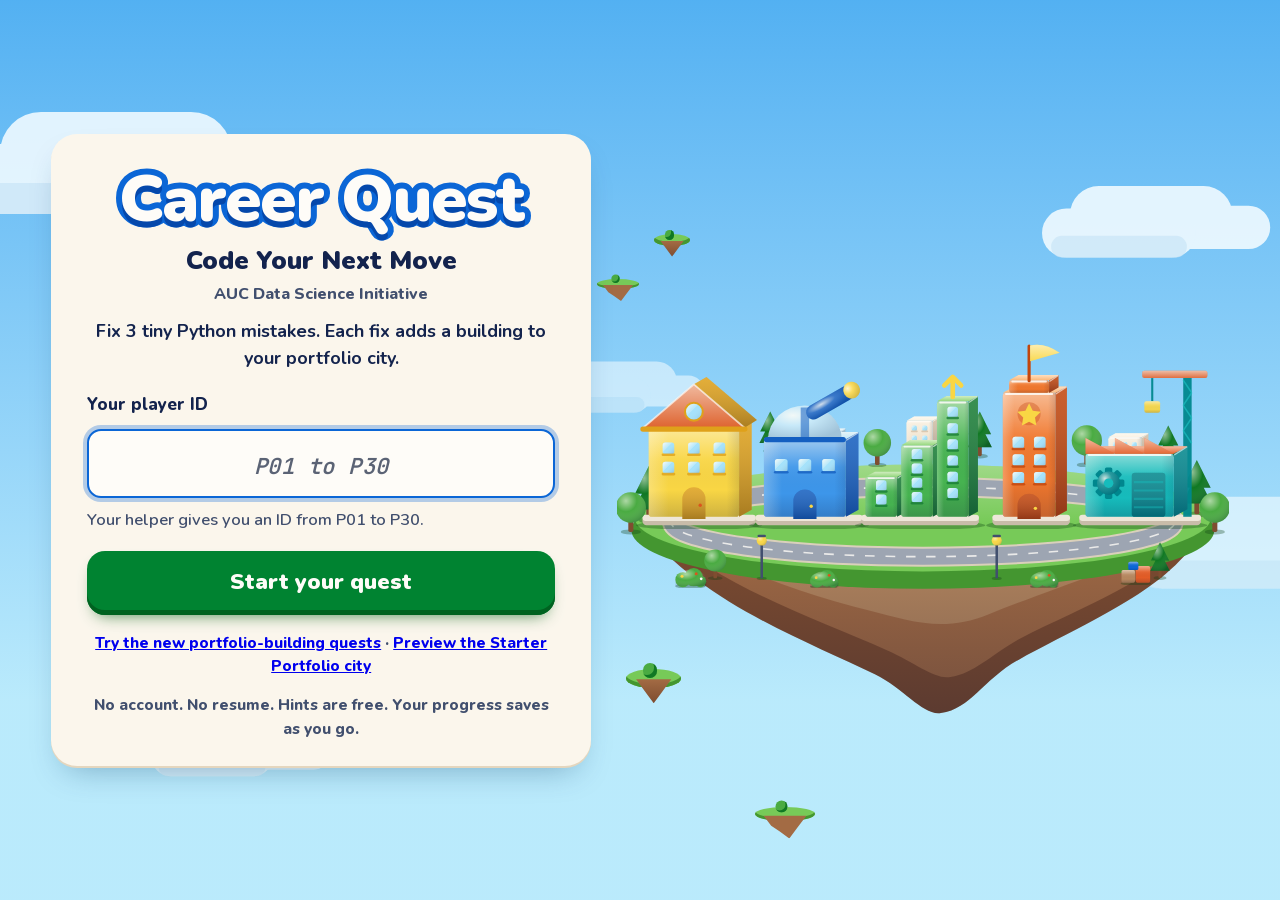
==== commit b88ed7e6: "Publish Career Quest workshop build" ====
--- a/index.html
+++ b/index.html
@@ -46,6 +46,7 @@
       <div class="title-continue" id="title-continue" hidden>
         <button class="btn btn-go btn-big" id="title-continue-btn" type="button">Continue</button>
         <button class="btn-text" id="title-new" type="button">Start fresh</button>
+        <button class="btn-text" id="title-restart" type="button" hidden>Start over as DEMO</button>
       </div>
       <div class="title-form" role="group" aria-labelledby="player-id-lbl">
         <label class="label" id="player-id-lbl" for="player-id">Your player ID</label>
@@ -54,6 +55,7 @@
         <span class="err" id="player-id-err" role="alert" hidden></span>
         <button class="btn btn-go btn-big" id="start-btn" type="button">Start your quest</button>
       </div>
+      <p class="fine"><a href="quests.html">Try the new portfolio-building quests</a> · <a href="starter.html">Preview the Starter Portfolio city</a></p>
       <p class="fine" id="save-claim">No account. No resume. Hints are free. Your progress saves as you go.</p>
       <p class="fine fine-ok" id="offline-note" hidden>This laptop has a copy of the game, so it keeps working if the Wi-Fi drops.</p>
     </div>
--- a/css/game.css
+++ b/css/game.css
@@ -115,13 +115,65 @@
 .h3 { display: block; margin: 0 0 6px; font-size: 19px; font-weight: 900; }
 .lead { margin: 0 0 12px; font-size: 18px; }
 .intro { margin: -6px 0 14px; font-size: 17px; color: var(--ink-2); }
+/* the level briefing: goal, the code in plain English with the bug marked, and the move */
+.brief { margin: -4px 0 8px; font-size: 16.5px; line-height: 1.5; color: var(--ink-2); }
+.brief p { margin: 0; }
+.brief-k { display: inline-block; margin-right: 8px; font-size: 13px; font-weight: 900; letter-spacing: 0.08em; text-transform: uppercase; color: var(--c-blue); }
+.brief-goal { font-size: 17.5px; font-weight: 700; color: var(--ink); }
+.brief .brief-k-block { display: block; margin: 12px 0 4px; }
+.brief .brief-who { margin-left: 6px; font-size: 14px; font-weight: 600; font-style: italic; letter-spacing: 0; text-transform: none; color: var(--ink-2); }
+.brief-lines { list-style: none; margin: 0; padding: 0; display: grid; gap: 3px; }
+.brief-lines li { display: grid; grid-template-columns: 20px minmax(0, 1fr); gap: 8px; padding: 2px 10px 2px 4px; border-radius: 10px; }
+.brief-lines .bl-n { font: 600 14px/1.65 "JetBrains Mono", ui-monospace, monospace; text-align: right; color: oklch(0.5 0.03 260); }
+.brief-lines li.is-bug { background: oklch(0.95 0.07 95); box-shadow: inset 0 0 0 2px oklch(0.84 0.12 90); color: var(--ink); }
+.bl-bug { color: var(--c-orange-d); font-weight: 900; }
+.brief-move { margin-top: 12px !important; font-weight: 700; color: var(--ink); }
+.brief-ex { margin-top: 10px; }
+.brief-ex > summary { display: inline-block; list-style: none; cursor: pointer; font-weight: 900; color: var(--c-blue); text-decoration: underline; text-underline-offset: 3px; }
+.brief-ex > summary::-webkit-details-marker { display: none; }
+.brief-ex > summary .ex-sub { margin-left: 6px; font-weight: 700; color: var(--ink-2); text-decoration: none; display: inline-block; }
+.brief-ex .ex-intro { margin: 8px 0 6px; }
+.ex-code { padding: 8px 10px; border-radius: 14px; background: oklch(0.985 0.01 250); box-shadow: inset 0 0 0 2px oklch(0.85 0.04 250); overflow-x: auto;
+  font: 500 14px/1.7 "JetBrains Mono", ui-monospace, monospace; font-variant-ligatures: none; font-feature-settings: "liga" 0, "calt" 0; }
+.ex-row { display: grid; grid-template-columns: 52px max-content; align-items: baseline; padding: 1px 8px 1px 4px; border-radius: 8px; }
+.brief .ex-row code { white-space: pre; font: inherit; padding: 0; border-radius: 0; background: none; }
+.ex-row.is-before { margin-top: 4px; background: oklch(0.95 0.04 25); }
+.ex-row.is-after { margin-top: 4px; background: oklch(0.95 0.05 150); }
+.ex-tag { font: 900 11px/1.7 Nunito, system-ui, sans-serif; letter-spacing: 0.06em; text-transform: uppercase; color: var(--ink-2); }
+.ex-result { grid-column: 2; font: 700 13.5px/1.5 Nunito, system-ui, sans-serif; color: var(--ink-2); white-space: normal; }
+.brief-ex .ex-note { margin-top: 8px; }
+.brief-wrong { margin-top: 8px !important; color: var(--ink); }
+.brief-more { margin-top: 10px; }
+/* pick-the-fix: the blank in the code line, and the choices under it */
+.blank { display: inline-block; min-width: 3.2ch; margin: 0 2px; padding: 0 8px; border-radius: 8px; text-align: center; background: var(--paper); box-shadow: inset 0 0 0 2px oklch(0.52 0.12 70); color: var(--ink-2); font-weight: 800; }
+.blank.is-filled { color: var(--ink); }
+.ln-pick .edit-hidden { position: absolute; width: 1px; height: 1px; opacity: 0; pointer-events: none; }
+.picks { display: flex; flex-wrap: wrap; align-items: center; gap: 10px; margin-top: 12px; }
+.picks-lbl { flex: 1 0 100%; font-size: 16px; font-weight: 900; color: var(--ink); }
+.pick { min-height: 52px; padding: 0 22px; border: 2px solid var(--edge-strong); border-radius: 14px; background: var(--paper); cursor: pointer;
+  font: 700 18px/1 "JetBrains Mono", ui-monospace, monospace; font-variant-ligatures: none; color: var(--ink);
+  box-shadow: 0 3px 0 var(--edge-strong); transition: transform 140ms var(--ease), border-color 140ms, background-color 140ms; }
+.pick code { font: inherit; }
+.pick:hover:not(:disabled) { border-color: var(--c-blue); }
+.pick:active:not(:disabled) { transform: translateY(2px); box-shadow: 0 1px 0 var(--edge-strong); }
+.pick[aria-pressed="true"] { border-color: var(--c-blue); box-shadow: 0 3px 0 var(--c-blue); }
+.pick.is-tried { opacity: 0.55; text-decoration: line-through; text-decoration-thickness: 2px; }
+.pick.is-right { background: var(--ok); border-color: var(--ok-line); box-shadow: 0 3px 0 var(--ok-line); opacity: 1; }
+.pick:disabled:not(.is-right) { cursor: default; opacity: 0.5; }
+.type-own { margin-left: auto; font-size: 15px; }
+.type-own-inline { padding: 0 4px; font-size: 15px; }
+.chip-desc { display: block; margin-top: 2px; font-size: 12.5px; font-weight: 600; opacity: 0.8; }
+.d-desc { display: block; margin-left: 34px; font-size: 13.5px; color: var(--ink-2); }
 .help { display: block; margin: 6px 0 0; font-size: 16.5px; color: var(--ink-2); font-weight: 600; }
+.limit { display: block; margin-top: 6px; font-size: 14.5px; font-weight: 700; color: var(--ink-2); }
+.limit.at-max { color: var(--c-orange-d); font-weight: 800; }
+.hint-back { display: block; margin-top: 8px; font-size: 15.5px; }
 .err { display: block; margin-top: 6px; color: var(--c-orange-d); font-weight: 800; font-size: 16px; }
 .label { display: block; margin: 0 0 8px; font-size: 17px; font-weight: 800; }
 .opt { font-weight: 700; color: var(--ink-2); font-size: 14px; margin-left: 6px; }
 .field { margin: 18px 0 0; }
 .actions { display: flex; flex-wrap: wrap; align-items: center; gap: 12px; margin-top: 18px; }
-.hint code, .learn code, .help code { white-space: nowrap; font: 600 0.92em/1.4 "JetBrains Mono", ui-monospace, monospace; font-variant-ligatures: none; font-feature-settings: "liga" 0, "calt" 0;
+.hint code, .learn code, .help code, .brief code { white-space: nowrap; font: 600 0.92em/1.4 "JetBrains Mono", ui-monospace, monospace; font-variant-ligatures: none; font-feature-settings: "liga" 0, "calt" 0;
   padding: 1px 5px; border-radius: 6px; background: oklch(0.93 0.04 95); }
 
 /* ---------- controls ---------- */
@@ -163,7 +215,7 @@
 ::placeholder { color: oklch(0.5 0.03 265); font-style: italic; font-weight: 600; opacity: 1; }
 
 .chips { display: flex; flex-wrap: wrap; gap: 8px; margin: 0; }
-.chip { min-height: 40px; padding: 0 14px; border: 2px solid var(--edge-strong); border-radius: 999px; background: var(--cream-2); font-size: 15.5px; font-weight: 800; cursor: pointer;
+.chip { min-height: 40px; padding: 4px 14px; line-height: 1.2; max-width: 100%; overflow-wrap: anywhere; border: 2px solid var(--edge-strong); border-radius: 999px; background: var(--cream-2); font-size: 15.5px; font-weight: 800; cursor: pointer;
   transition: background-color 150ms, border-color 150ms, color 150ms, transform 140ms var(--ease); }
 .chip:active { transform: scale(0.97); }
 .chip[aria-pressed="true"], .chip[aria-checked="true"] { background: var(--c-teal-d); border-color: var(--c-teal-d); color: var(--paper); }
@@ -267,7 +319,8 @@
 .fb-retry { margin-top: 10px; }
 .stuck-card { margin-top: 14px; padding: 14px 16px; border-radius: 16px; background: var(--wait); border: 2px solid var(--wait-line); }
 .stuck-card p { margin: 0 0 10px; }
-.stuck-card .fb-title { font-weight: 900; font-size: 18px; }
+.stuck-card p:last-child { margin-bottom: 0; }
+.stuck-card .fb-title { font-weight: 900; font-size: 18px; margin-bottom: 4px; }
 .stuck-card .help { margin: 8px 0 0; }
 .hints { display: grid; grid-template-columns: minmax(0, 1fr); gap: 10px; margin-top: 14px; }
 @media (max-width: 420px) { .hint code { white-space: normal; overflow-wrap: anywhere; } }
@@ -344,11 +397,11 @@
   padding: 0; border: 0; background: none; cursor: pointer; color: inherit; font: inherit; }
 .badge { --shadow: transparent; }
 .bldg[data-state="open"], .badge { --bw: var(--win); }
-.b-summary:is(.badge, [data-state="open"]) { --b: var(--sum-b); --bs: var(--sum-s); --br: var(--sum-r); --bf: var(--sum-f); }
-.b-explorer:is(.badge, [data-state="open"]) { --b: var(--exp-b); --bs: var(--exp-s); --br: var(--exp-r); --bf: var(--exp-f); }
-.b-chart:is(.badge, [data-state="open"]) { --b: var(--cha-b); --bs: var(--cha-s); --br: var(--cha-r); --bf: var(--cha-f); }
-.b-strategy:is(.badge, [data-state="open"]) { --b: var(--str-b); --bs: var(--str-s); --br: var(--str-r); --bf: var(--str-f); }
-.b-built:is(.badge, [data-state="open"]) { --b: var(--blt-b); --bs: var(--blt-s); --br: var(--blt-r); --bf: var(--blt-f); }
+:is(.b-summary, .b-header):is(.badge, [data-state="open"]) { --b: var(--sum-b); --bs: var(--sum-s); --br: var(--sum-r); --bf: var(--sum-f); }
+:is(.b-explorer, .b-experience):is(.badge, [data-state="open"]) { --b: var(--exp-b); --bs: var(--exp-s); --br: var(--exp-r); --bf: var(--exp-f); }
+:is(.b-chart, .b-stats):is(.badge, [data-state="open"]) { --b: var(--cha-b); --bs: var(--cha-s); --br: var(--cha-r); --bf: var(--cha-f); }
+:is(.b-strategy, .b-nextStep):is(.badge, [data-state="open"]) { --b: var(--str-b); --bs: var(--str-s); --br: var(--str-r); --bf: var(--str-f); }
+:is(.b-built, .b-skills):is(.badge, [data-state="open"]) { --b: var(--blt-b); --bs: var(--blt-s); --br: var(--blt-r); --bf: var(--blt-f); }
 .b-art { display: block; width: 124%; margin-inline: -12%; height: calc(var(--scene-h) * 0.6); height: 66cqh; clip-path: inset(-80% -60% 0 -60%); }
 .b-art svg { display: block; width: 100%; height: 100%; overflow: visible; transition: transform 180ms var(--ease); }
 .b-sign { position: absolute; z-index: 4; bottom: 3%; left: 50%; translate: -50% 0; width: max-content; max-width: 104%; padding: 2px 8px; border-radius: 8px; white-space: nowrap;
@@ -401,6 +454,8 @@
 .tab-note { position: fixed; z-index: 30; left: 50%; top: 14px; translate: -50% 0; display: flex; flex-wrap: wrap; align-items: center; gap: 10px 14px; max-width: min(720px, calc(100vw - 24px));
   padding: 12px 16px; border-radius: 16px; background: var(--paper); box-shadow: inset 0 0 0 2px var(--c-orange-d), 0 14px 30px -12px oklch(0.25 0.08 265 / 0.6); font-weight: 800; }
 .tab-note p { margin: 0; flex: 1 1 280px; }
+/* a tab paused because the game is open in another one looks paused, not live */
+body[data-paused] main, body[data-paused] .hud { opacity: 0.45; filter: saturate(0.3); transition: opacity 200ms var(--ease); }
 .save-note { display: flex; align-items: center; gap: 14px; }
 .save-note p { margin: 0; }
 .save-note[hidden] { display: none; }
@@ -417,6 +472,9 @@
   .left { scroll-padding-bottom: 150px; }
   .left[data-phase="challenge"] { scroll-padding-bottom: 6px; }
   .left[data-phase="challenge"] { scroll-padding-top: calc(var(--work-h, 280px) - var(--pad-t) + 8px); }
+  /* text scrolling up out of the panel fades under its rounded top edge instead of being cut in half */
+  .left::before { content: ""; position: sticky; top: calc(-1 * var(--pad-t)); z-index: 4; display: block; height: 16px; pointer-events: none;
+    margin: calc(-1 * var(--pad-t)) calc(-1 * var(--pad-x)) calc(var(--pad-t) - 16px); background: linear-gradient(var(--cream), transparent); }
   .work { position: sticky; top: calc(-1 * var(--pad-t)); z-index: 3; margin: 0 calc(-1 * var(--pad-x)); padding: 18px var(--pad-x) 12px; background: var(--cream); box-shadow: 0 12px 16px -16px oklch(0.35 0.06 80 / 0.55); }
   .actions-sticky { position: sticky; bottom: calc(-1 * var(--pad-b)); z-index: 2; margin: 18px calc(-1 * var(--pad-x)) calc(-1 * var(--pad-b)); padding: 14px var(--pad-x) var(--pad-b); background: var(--cream); border-radius: 0 0 26px 26px;
     box-shadow: 0 -12px 18px -16px oklch(0.35 0.06 80 / 0.5); }
@@ -466,10 +524,12 @@
   /* signs take turns high and low, so full words fit on a phone-width city without touching */
   .b-explorer .b-sign, .b-strategy .b-sign { bottom: 21%; }
   .b-summary .b-sign { left: 2px; translate: 0 0; }
+  .b-skills .b-sign, .b-experience .b-sign { bottom: 21%; }
+  .b-header .b-sign { left: 2px; translate: 0 0; }
 }
 @media (max-width: 560px) {
   .b-sign { font-size: 13px; padding: 1px 5px; max-width: none; line-height: 1.1; }
-  .b-chart .b-sign, .b-built .b-sign { white-space: normal; width: min-content; }
+  .b-chart .b-sign, .b-built .b-sign, .b-nextStep .b-sign { white-space: normal; width: min-content; }
   .island { left: 4%; right: 4%; }
   .screen-game { padding: 10px 8px; gap: 10px; }
   .left { --pad-x: 16px; --pad-t: 18px; --pad-b: 18px; }
@@ -530,6 +590,18 @@
   .hint { padding: 10px 14px; }
   .hint p { font-size: 15px; line-height: 1.42; }
   .hint-free { margin-top: 6px !important; padding-top: 6px; font-size: 14px !important; }
+  /* the message and its explanation card fit together under the pinned code */
+  .feedback { margin-top: 10px; padding: 8px 14px; }
+  .stuck-card { margin-top: 8px; padding: 9px 14px; }
+  .feedback .fb-title, .stuck-card .fb-title { font-size: 17px; }
+  .stuck-card p { font-size: 15.5px; line-height: 1.4; }
+  .fb-retry { margin-top: 6px; min-height: 38px; }
+  .feedback p:not(.fb-title):not(.fb-tech) { font-size: 15.5px; line-height: 1.42; }
+  /* pick mode: label and choices share one row, so the pinned code area stays short */
+  .picks { margin-top: 8px; gap: 8px; }
+  .picks-lbl { flex: none; margin-right: 4px; font-size: 15px; }
+  .pick { min-height: 42px; padding: 0 16px; font-size: 16px; }
+  .work .actions { margin-top: 10px; }
 }
 .learn-more { margin-top: 18px; background: transparent; box-shadow: inset 0 0 0 2px var(--edge); }
 .think { font-size: 16px; color: var(--ink-2); }
